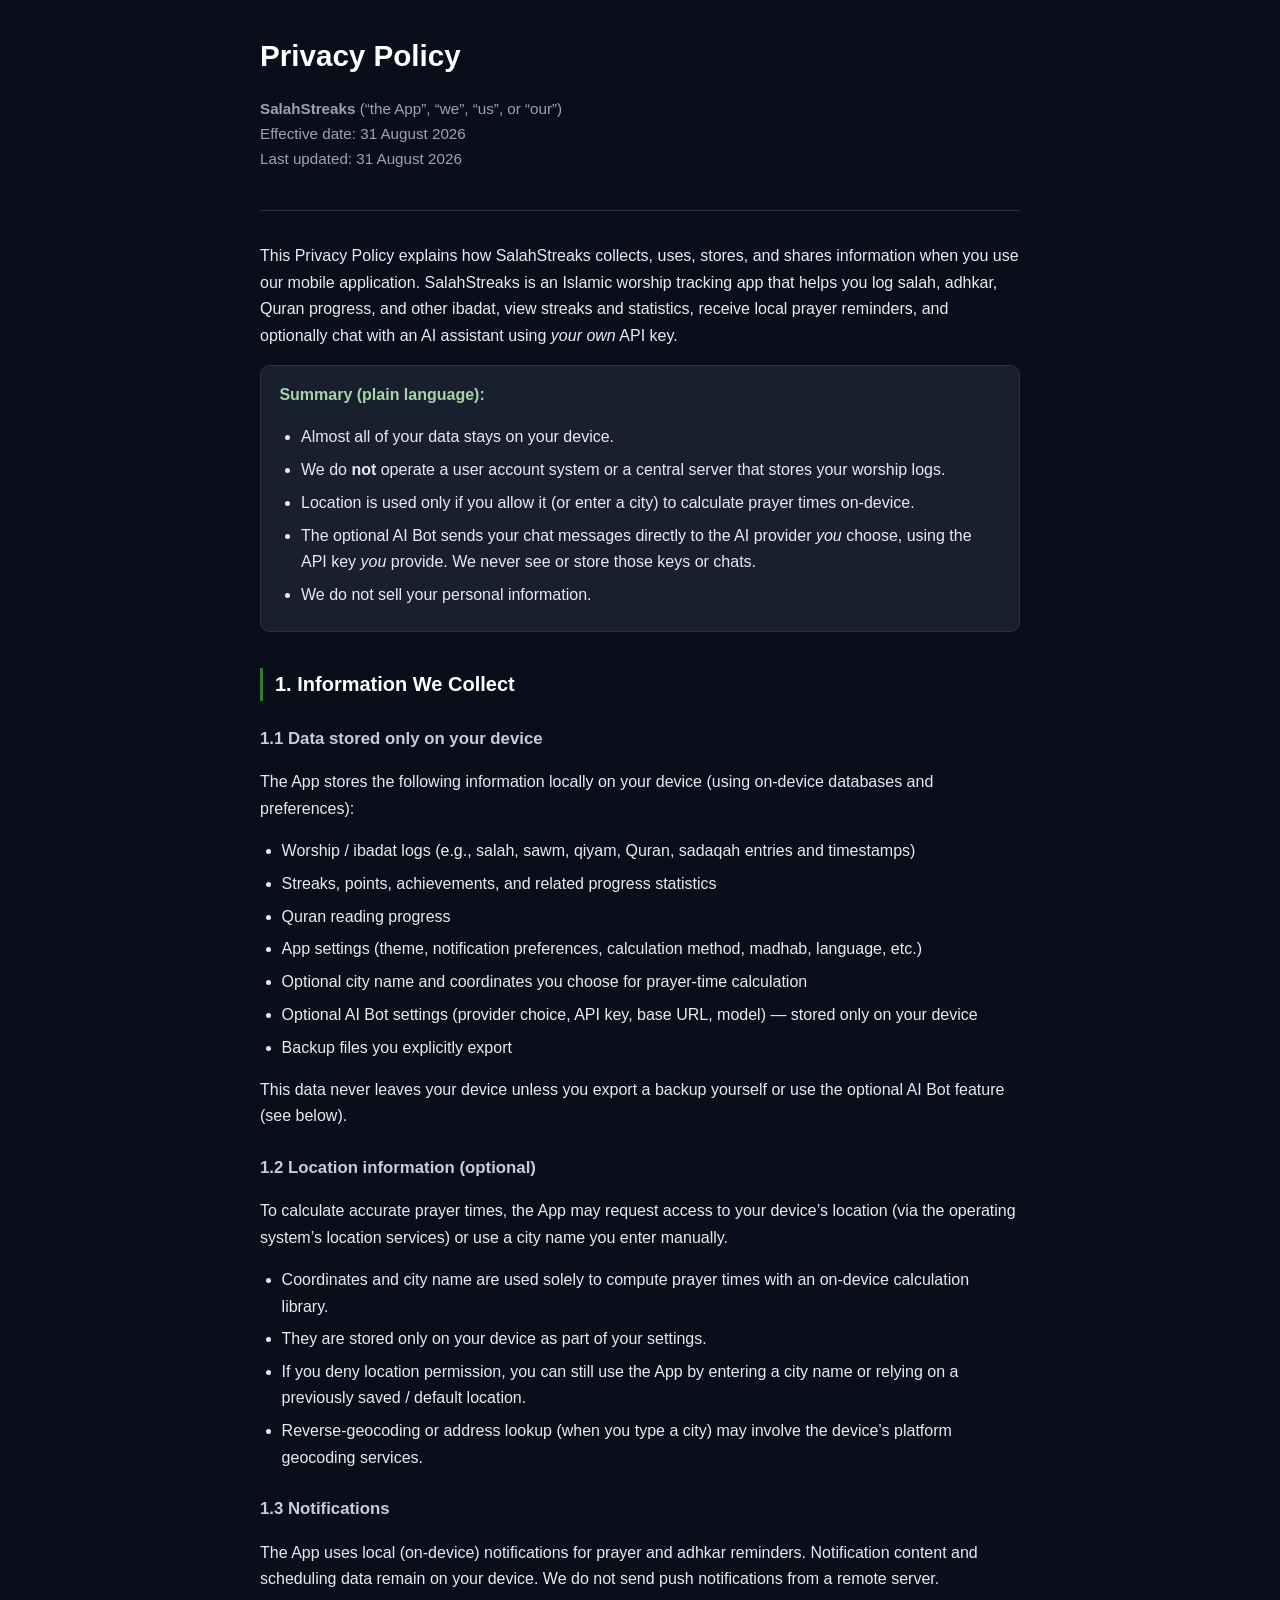
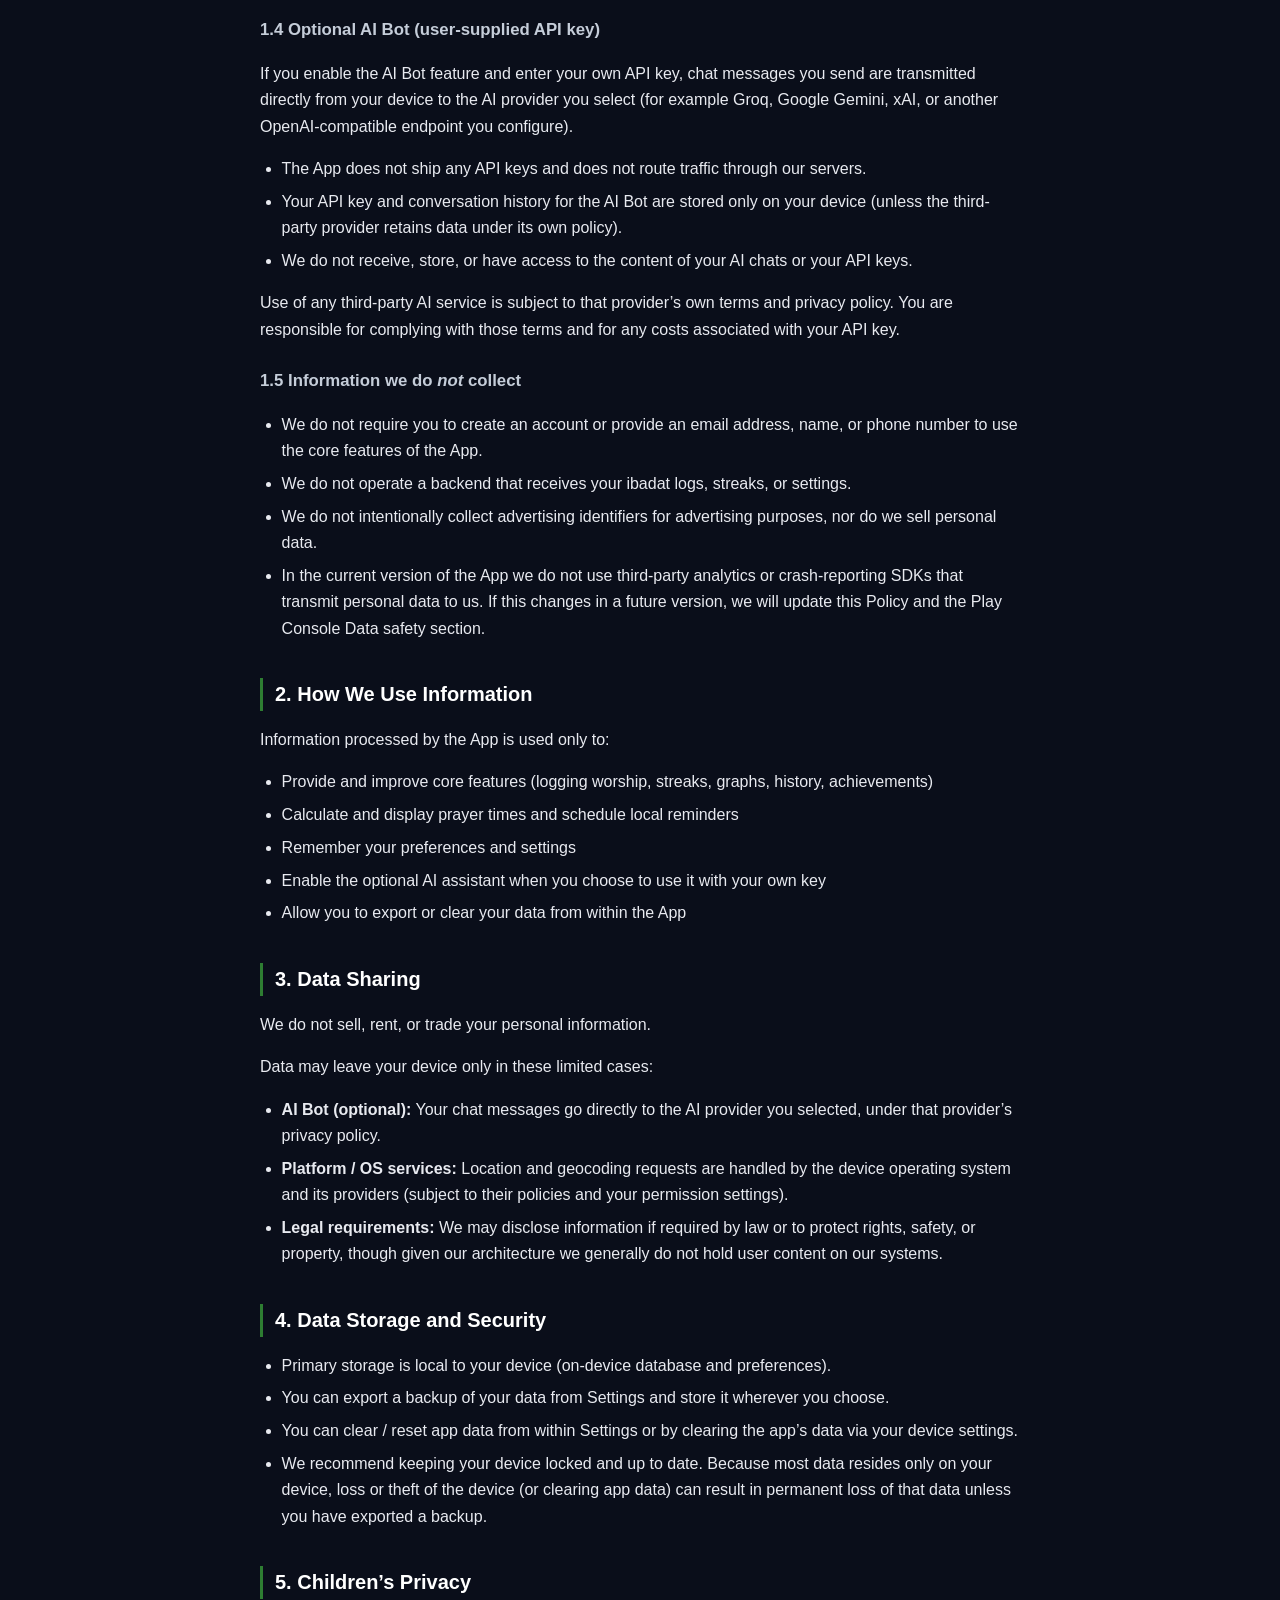
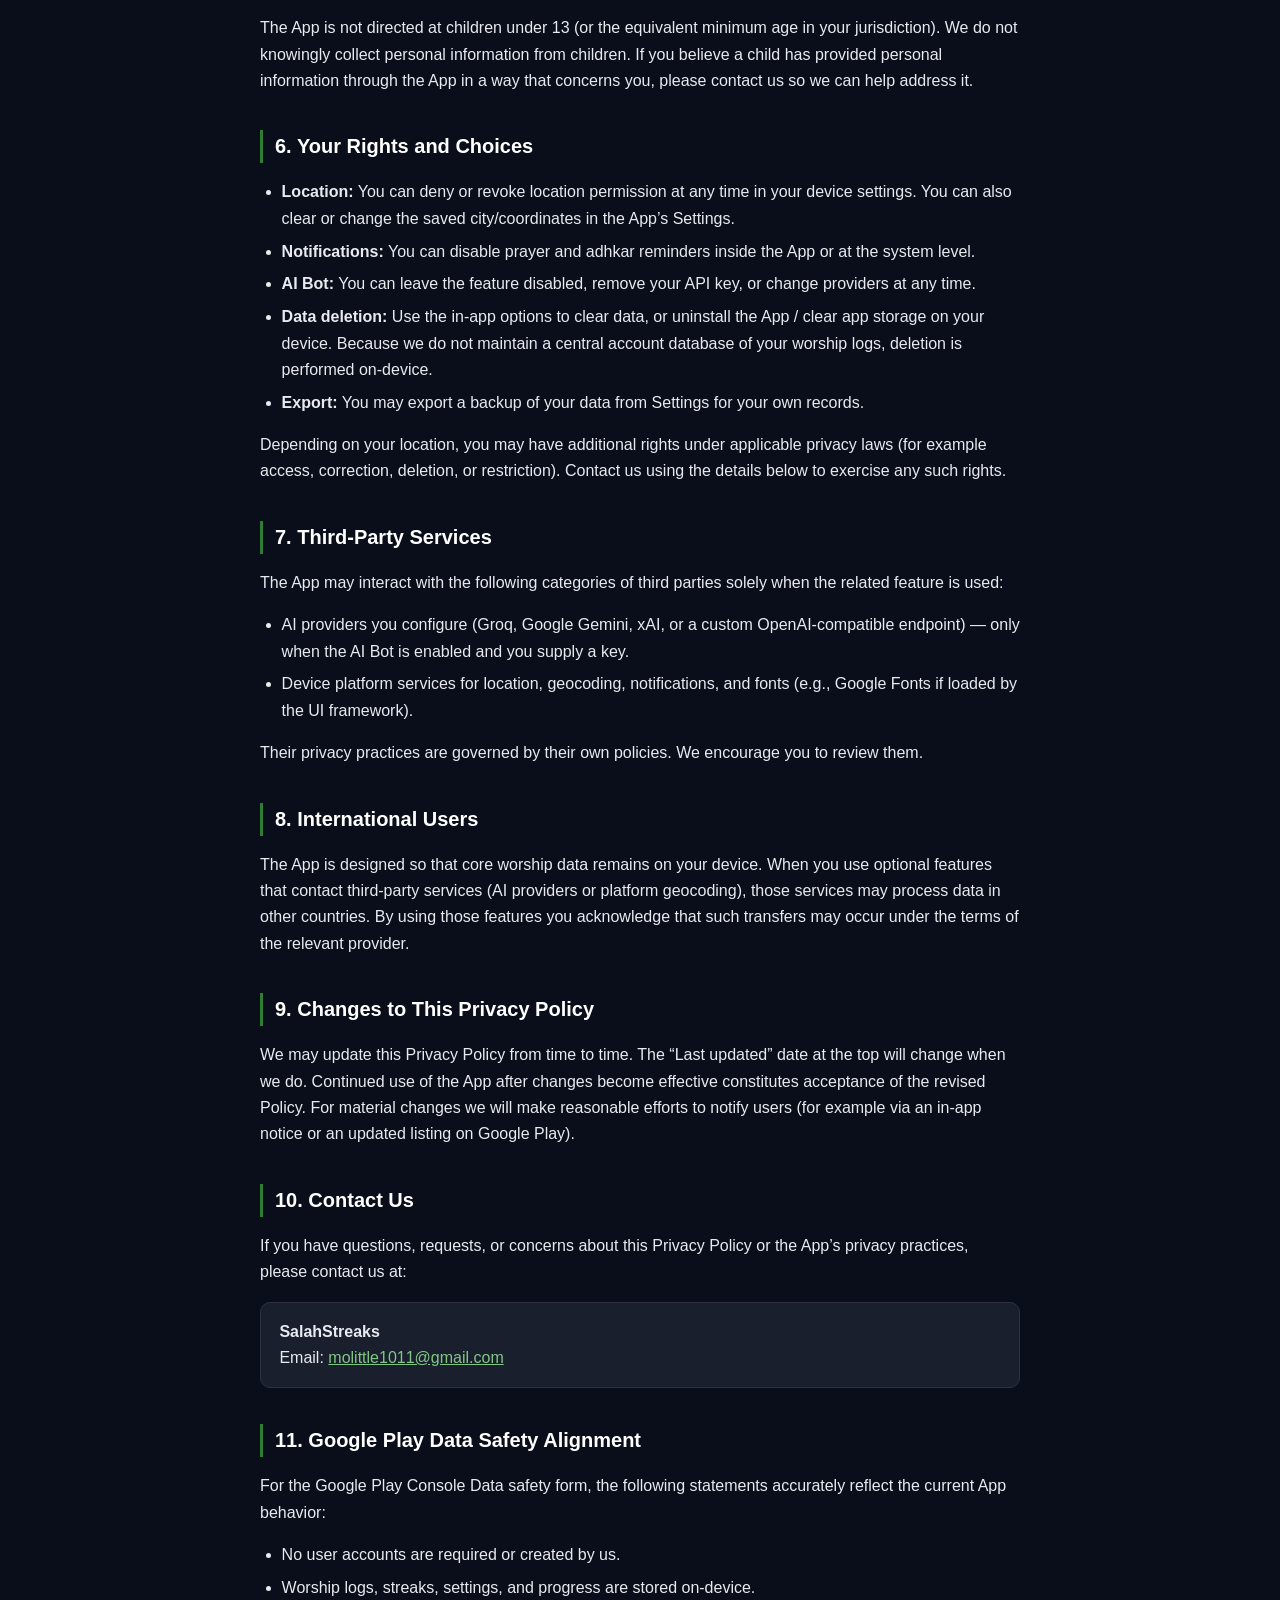
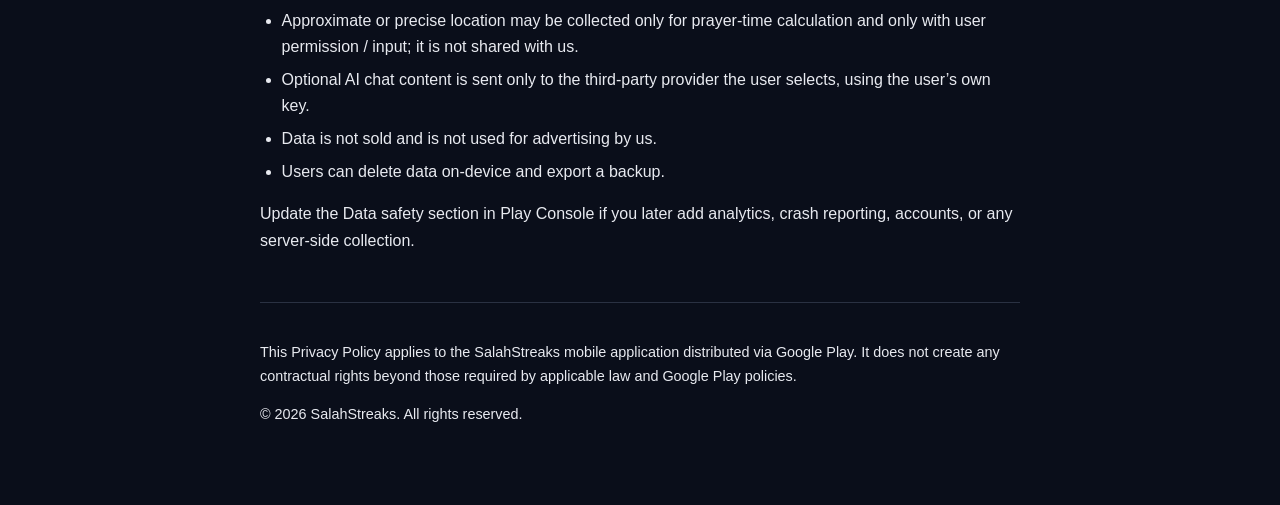
==== privacy_policy.html @ 7c3eb557 "initial Commit" ====
<!DOCTYPE html>
<html lang="en">
<head>
  <meta charset="UTF-8" />
  <meta name="viewport" content="width=device-width, initial-scale=1.0" />
  <title>Privacy Policy – SalahStreaks</title>
  <style>
    :root {
      --bg: #0a0e1a;
      --card: #1a1f2e;
      --text: #e8eaf0;
      --muted: #9aa3b5;
      --accent: #2e7d32;
      --border: #2a3142;
    }
    * { box-sizing: border-box; }
    body {
      margin: 0;
      font-family: -apple-system, BlinkMacSystemFont, "Segoe UI", Roboto, "Helvetica Neue", Arial, sans-serif;
      background: var(--bg);
      color: var(--text);
      line-height: 1.65;
      font-size: 16px;
    }
    .container {
      max-width: 800px;
      margin: 0 auto;
      padding: 2rem 1.25rem 4rem;
    }
    header {
      border-bottom: 1px solid var(--border);
      padding-bottom: 1.5rem;
      margin-bottom: 2rem;
    }
    h1 {
      margin: 0 0 0.35rem;
      font-size: 1.85rem;
      color: #fff;
    }
    .meta {
      color: var(--muted);
      font-size: 0.95rem;
    }
    h2 {
      margin-top: 2.25rem;
      margin-bottom: 0.75rem;
      font-size: 1.25rem;
      color: #fff;
      border-left: 3px solid var(--accent);
      padding-left: 0.75rem;
    }
    h3 {
      margin-top: 1.5rem;
      font-size: 1.05rem;
      color: #c5cdd9;
    }
    p, li { color: var(--text); }
    ul, ol { padding-left: 1.35rem; }
    li { margin-bottom: 0.4rem; }
    a { color: #81c784; }
    .card {
      background: var(--card);
      border: 1px solid var(--border);
      border-radius: 10px;
      padding: 1rem 1.15rem;
      margin: 1rem 0;
    }
    .highlight { color: #a5d6a7; }
    footer {
      margin-top: 3rem;
      padding-top: 1.5rem;
      border-top: 1px solid var(--border);
      color: var(--muted);
      font-size: 0.9rem;
    }
  </style>
</head>
<body>
  <div class="container">
    <header>
      <h1>Privacy Policy</h1>
      <p class="meta">
        <strong>SalahStreaks</strong> (“the App”, “we”, “us”, or “our”)<br />
        Effective date: 31 August 2026<br />
        Last updated: 31 August 2026
      </p>
    </header>

    <p>
      This Privacy Policy explains how SalahStreaks collects, uses, stores, and shares information when you use our mobile application. 
      SalahStreaks is an Islamic worship tracking app that helps you log salah, adhkar, Quran progress, and other ibadat, view streaks and statistics, receive local prayer reminders, and optionally chat with an AI assistant using <em>your own</em> API key.
    </p>

    <div class="card">
      <p class="highlight" style="margin:0"><strong>Summary (plain language):</strong></p>
      <ul style="margin-bottom:0">
        <li>Almost all of your data stays on your device.</li>
        <li>We do <strong>not</strong> operate a user account system or a central server that stores your worship logs.</li>
        <li>Location is used only if you allow it (or enter a city) to calculate prayer times on-device.</li>
        <li>The optional AI Bot sends your chat messages directly to the AI provider <em>you</em> choose, using the API key <em>you</em> provide. We never see or store those keys or chats.</li>
        <li>We do not sell your personal information.</li>
      </ul>
    </div>

    <h2>1. Information We Collect</h2>

    <h3>1.1 Data stored only on your device</h3>
    <p>The App stores the following information locally on your device (using on-device databases and preferences):</p>
    <ul>
      <li>Worship / ibadat logs (e.g., salah, sawm, qiyam, Quran, sadaqah entries and timestamps)</li>
      <li>Streaks, points, achievements, and related progress statistics</li>
      <li>Quran reading progress</li>
      <li>App settings (theme, notification preferences, calculation method, madhab, language, etc.)</li>
      <li>Optional city name and coordinates you choose for prayer-time calculation</li>
      <li>Optional AI Bot settings (provider choice, API key, base URL, model) — stored only on your device</li>
      <li>Backup files you explicitly export</li>
    </ul>
    <p>This data never leaves your device unless you export a backup yourself or use the optional AI Bot feature (see below).</p>

    <h3>1.2 Location information (optional)</h3>
    <p>
      To calculate accurate prayer times, the App may request access to your device’s location (via the operating system’s location services) or use a city name you enter manually.
    </p>
    <ul>
      <li>Coordinates and city name are used solely to compute prayer times with an on-device calculation library.</li>
      <li>They are stored only on your device as part of your settings.</li>
      <li>If you deny location permission, you can still use the App by entering a city name or relying on a previously saved / default location.</li>
      <li>Reverse-geocoding or address lookup (when you type a city) may involve the device’s platform geocoding services.</li>
    </ul>

    <h3>1.3 Notifications</h3>
    <p>
      The App uses local (on-device) notifications for prayer and adhkar reminders. Notification content and scheduling data remain on your device. We do not send push notifications from a remote server.
    </p>

    <h3>1.4 Optional AI Bot (user-supplied API key)</h3>
    <p>
      If you enable the AI Bot feature and enter your own API key, chat messages you send are transmitted directly from your device to the AI provider you select (for example Groq, Google Gemini, xAI, or another OpenAI-compatible endpoint you configure).
    </p>
    <ul>
      <li>The App does not ship any API keys and does not route traffic through our servers.</li>
      <li>Your API key and conversation history for the AI Bot are stored only on your device (unless the third-party provider retains data under its own policy).</li>
      <li>We do not receive, store, or have access to the content of your AI chats or your API keys.</li>
    </ul>
    <p>
      Use of any third-party AI service is subject to that provider’s own terms and privacy policy. You are responsible for complying with those terms and for any costs associated with your API key.
    </p>

    <h3>1.5 Information we do <em>not</em> collect</h3>
    <ul>
      <li>We do not require you to create an account or provide an email address, name, or phone number to use the core features of the App.</li>
      <li>We do not operate a backend that receives your ibadat logs, streaks, or settings.</li>
      <li>We do not intentionally collect advertising identifiers for advertising purposes, nor do we sell personal data.</li>
      <li>In the current version of the App we do not use third-party analytics or crash-reporting SDKs that transmit personal data to us. If this changes in a future version, we will update this Policy and the Play Console Data safety section.</li>
    </ul>

    <h2>2. How We Use Information</h2>
    <p>Information processed by the App is used only to:</p>
    <ul>
      <li>Provide and improve core features (logging worship, streaks, graphs, history, achievements)</li>
      <li>Calculate and display prayer times and schedule local reminders</li>
      <li>Remember your preferences and settings</li>
      <li>Enable the optional AI assistant when you choose to use it with your own key</li>
      <li>Allow you to export or clear your data from within the App</li>
    </ul>

    <h2>3. Data Sharing</h2>
    <p>We do not sell, rent, or trade your personal information.</p>
    <p>Data may leave your device only in these limited cases:</p>
    <ul>
      <li><strong>AI Bot (optional):</strong> Your chat messages go directly to the AI provider you selected, under that provider’s privacy policy.</li>
      <li><strong>Platform / OS services:</strong> Location and geocoding requests are handled by the device operating system and its providers (subject to their policies and your permission settings).</li>
      <li><strong>Legal requirements:</strong> We may disclose information if required by law or to protect rights, safety, or property, though given our architecture we generally do not hold user content on our systems.</li>
    </ul>

    <h2>4. Data Storage and Security</h2>
    <ul>
      <li>Primary storage is local to your device (on-device database and preferences).</li>
      <li>You can export a backup of your data from Settings and store it wherever you choose.</li>
      <li>You can clear / reset app data from within Settings or by clearing the app’s data via your device settings.</li>
      <li>We recommend keeping your device locked and up to date. Because most data resides only on your device, loss or theft of the device (or clearing app data) can result in permanent loss of that data unless you have exported a backup.</li>
    </ul>

    <h2>5. Children’s Privacy</h2>
    <p>
      The App is not directed at children under 13 (or the equivalent minimum age in your jurisdiction). We do not knowingly collect personal information from children. 
      If you believe a child has provided personal information through the App in a way that concerns you, please contact us so we can help address it.
    </p>

    <h2>6. Your Rights and Choices</h2>
    <ul>
      <li><strong>Location:</strong> You can deny or revoke location permission at any time in your device settings. You can also clear or change the saved city/coordinates in the App’s Settings.</li>
      <li><strong>Notifications:</strong> You can disable prayer and adhkar reminders inside the App or at the system level.</li>
      <li><strong>AI Bot:</strong> You can leave the feature disabled, remove your API key, or change providers at any time.</li>
      <li><strong>Data deletion:</strong> Use the in-app options to clear data, or uninstall the App / clear app storage on your device. Because we do not maintain a central account database of your worship logs, deletion is performed on-device.</li>
      <li><strong>Export:</strong> You may export a backup of your data from Settings for your own records.</li>
    </ul>
    <p>
      Depending on your location, you may have additional rights under applicable privacy laws (for example access, correction, deletion, or restriction). Contact us using the details below to exercise any such rights.
    </p>

    <h2>7. Third-Party Services</h2>
    <p>The App may interact with the following categories of third parties solely when the related feature is used:</p>
    <ul>
      <li>AI providers you configure (Groq, Google Gemini, xAI, or a custom OpenAI-compatible endpoint) — only when the AI Bot is enabled and you supply a key.</li>
      <li>Device platform services for location, geocoding, notifications, and fonts (e.g., Google Fonts if loaded by the UI framework).</li>
    </ul>
    <p>Their privacy practices are governed by their own policies. We encourage you to review them.</p>

    <h2>8. International Users</h2>
    <p>
      The App is designed so that core worship data remains on your device. When you use optional features that contact third-party services (AI providers or platform geocoding), those services may process data in other countries. 
      By using those features you acknowledge that such transfers may occur under the terms of the relevant provider.
    </p>

    <h2>9. Changes to This Privacy Policy</h2>
    <p>
      We may update this Privacy Policy from time to time. The “Last updated” date at the top will change when we do. 
      Continued use of the App after changes become effective constitutes acceptance of the revised Policy. 
      For material changes we will make reasonable efforts to notify users (for example via an in-app notice or an updated listing on Google Play).
    </p>

    <h2>10. Contact Us</h2>
    <p>
      If you have questions, requests, or concerns about this Privacy Policy or the App’s privacy practices, please contact us at:
    </p>
    <div class="card">
      <p style="margin:0">
        <strong>SalahStreaks</strong><br />
        Email: <a href="mailto:molittle1011@gmail.com">molittle1011@gmail.com</a><br />
        <!-- Replace the email above with your real support / privacy contact address before publishing. -->
      </p>
    </div>

    <h2>11. Google Play Data Safety Alignment</h2>
    <p>For the Google Play Console Data safety form, the following statements accurately reflect the current App behavior:</p>
    <ul>
      <li>No user accounts are required or created by us.</li>
      <li>Worship logs, streaks, settings, and progress are stored on-device.</li>
      <li>Approximate or precise location may be collected only for prayer-time calculation and only with user permission / input; it is not shared with us.</li>
      <li>Optional AI chat content is sent only to the third-party provider the user selects, using the user’s own key.</li>
      <li>Data is not sold and is not used for advertising by us.</li>
      <li>Users can delete data on-device and export a backup.</li>
    </ul>
    <p>Update the Data safety section in Play Console if you later add analytics, crash reporting, accounts, or any server-side collection.</p>

    <footer>
      <p>
        This Privacy Policy applies to the SalahStreaks mobile application distributed via Google Play.
        It does not create any contractual rights beyond those required by applicable law and Google Play policies.
      </p>
      <p>© 2026 SalahStreaks. All rights reserved.</p>
    </footer>
  </div>
</body>
</html>
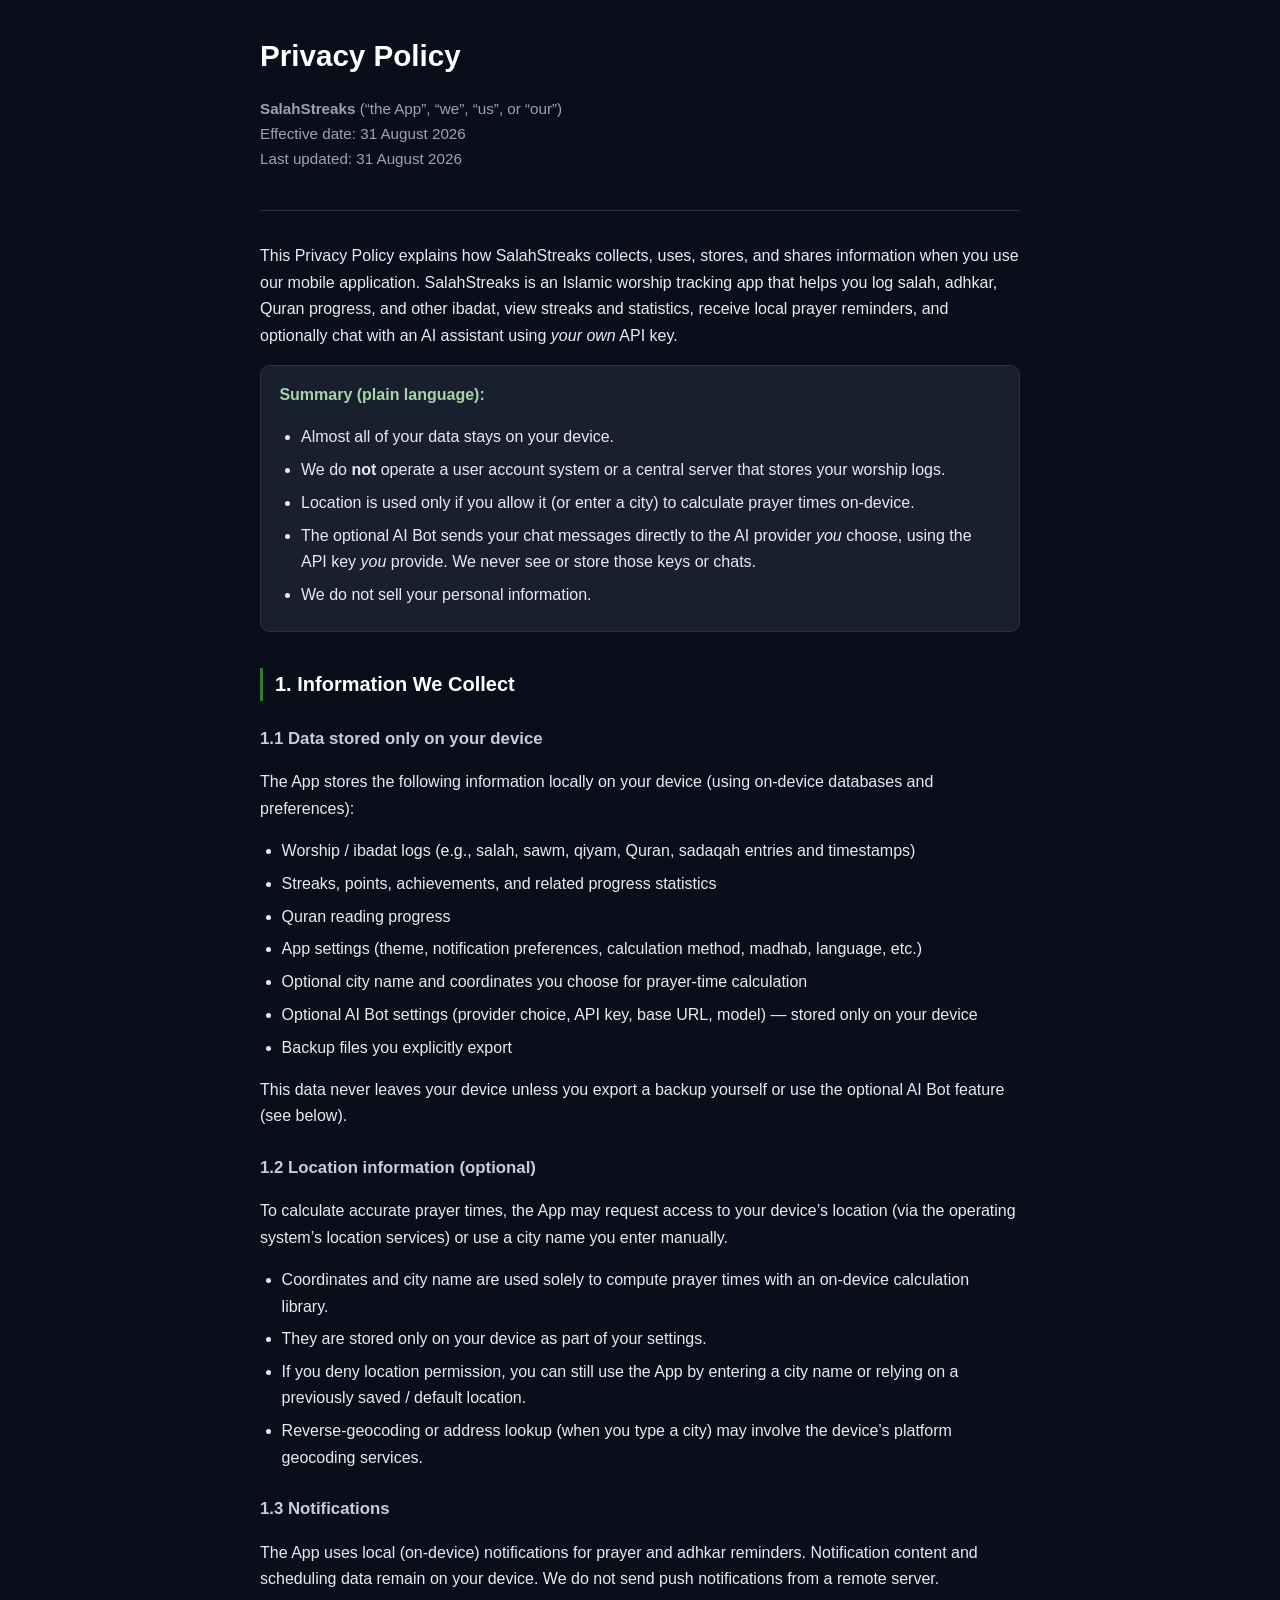
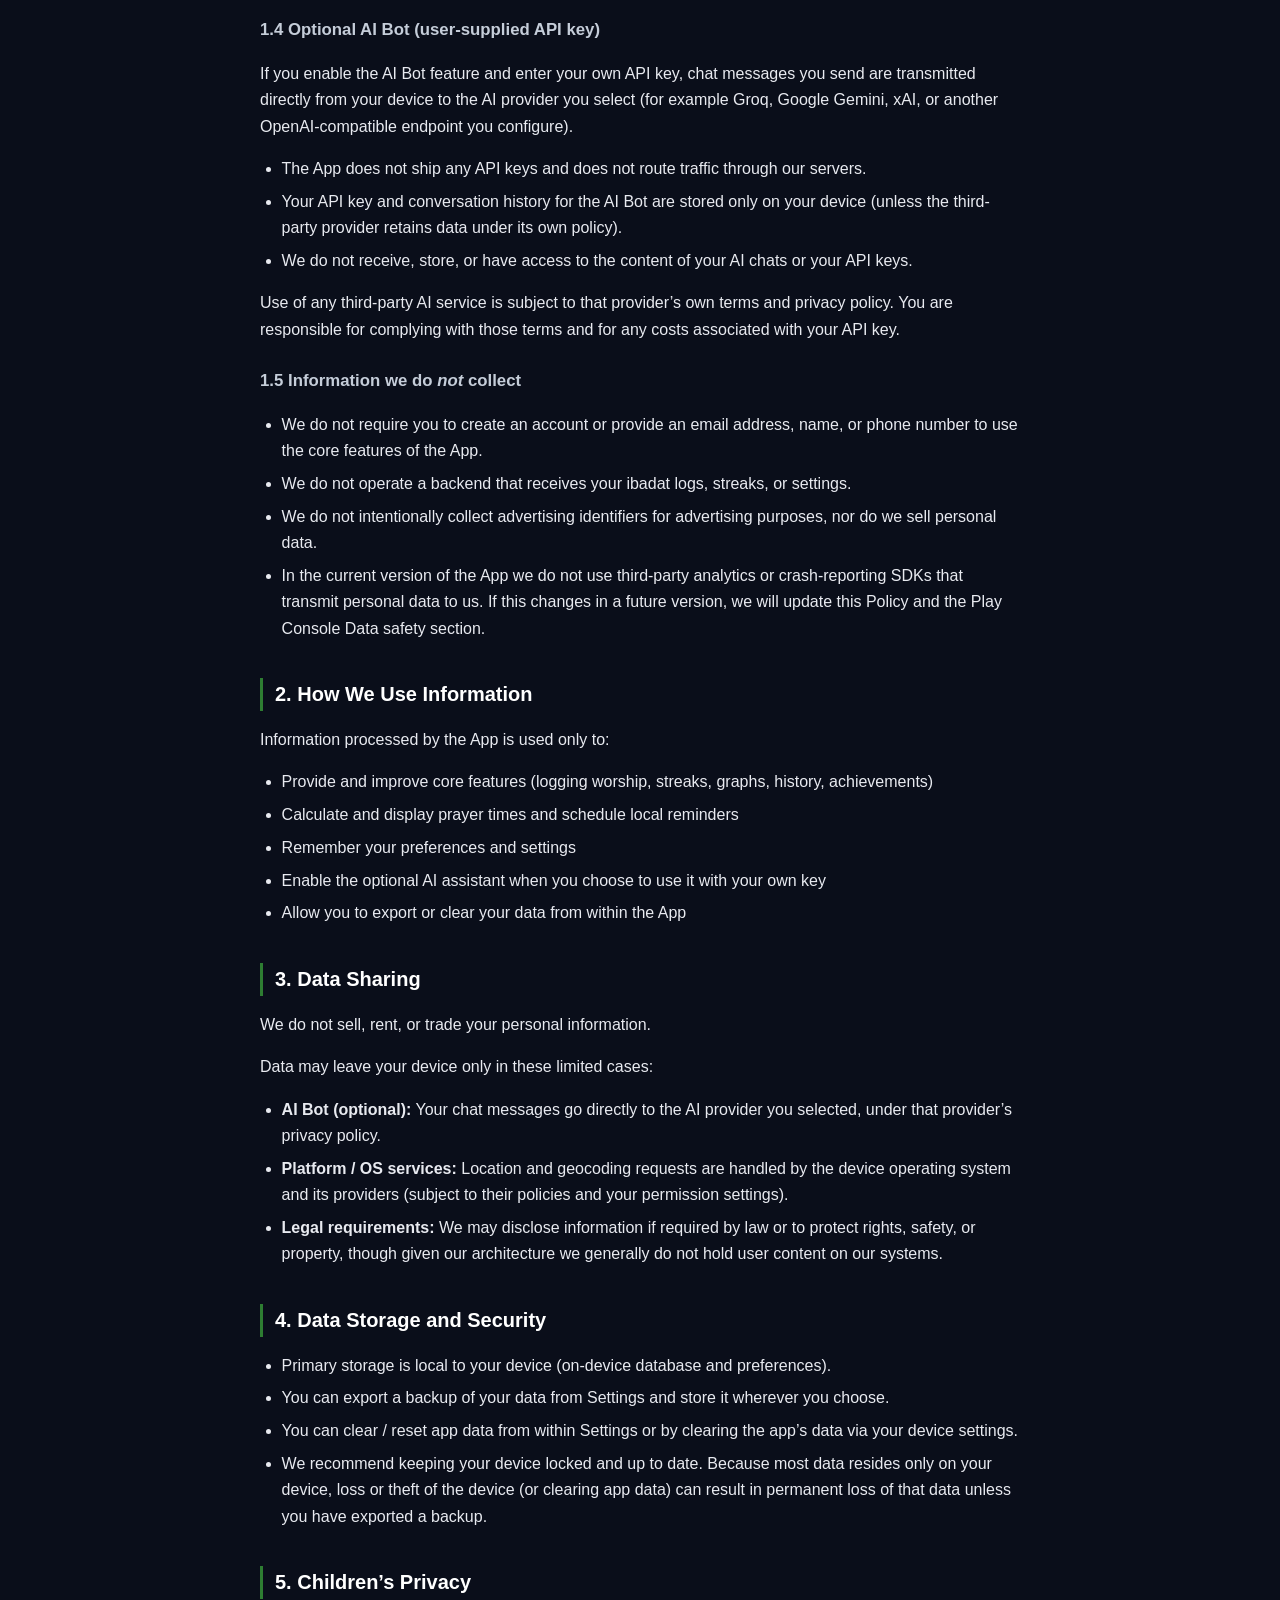
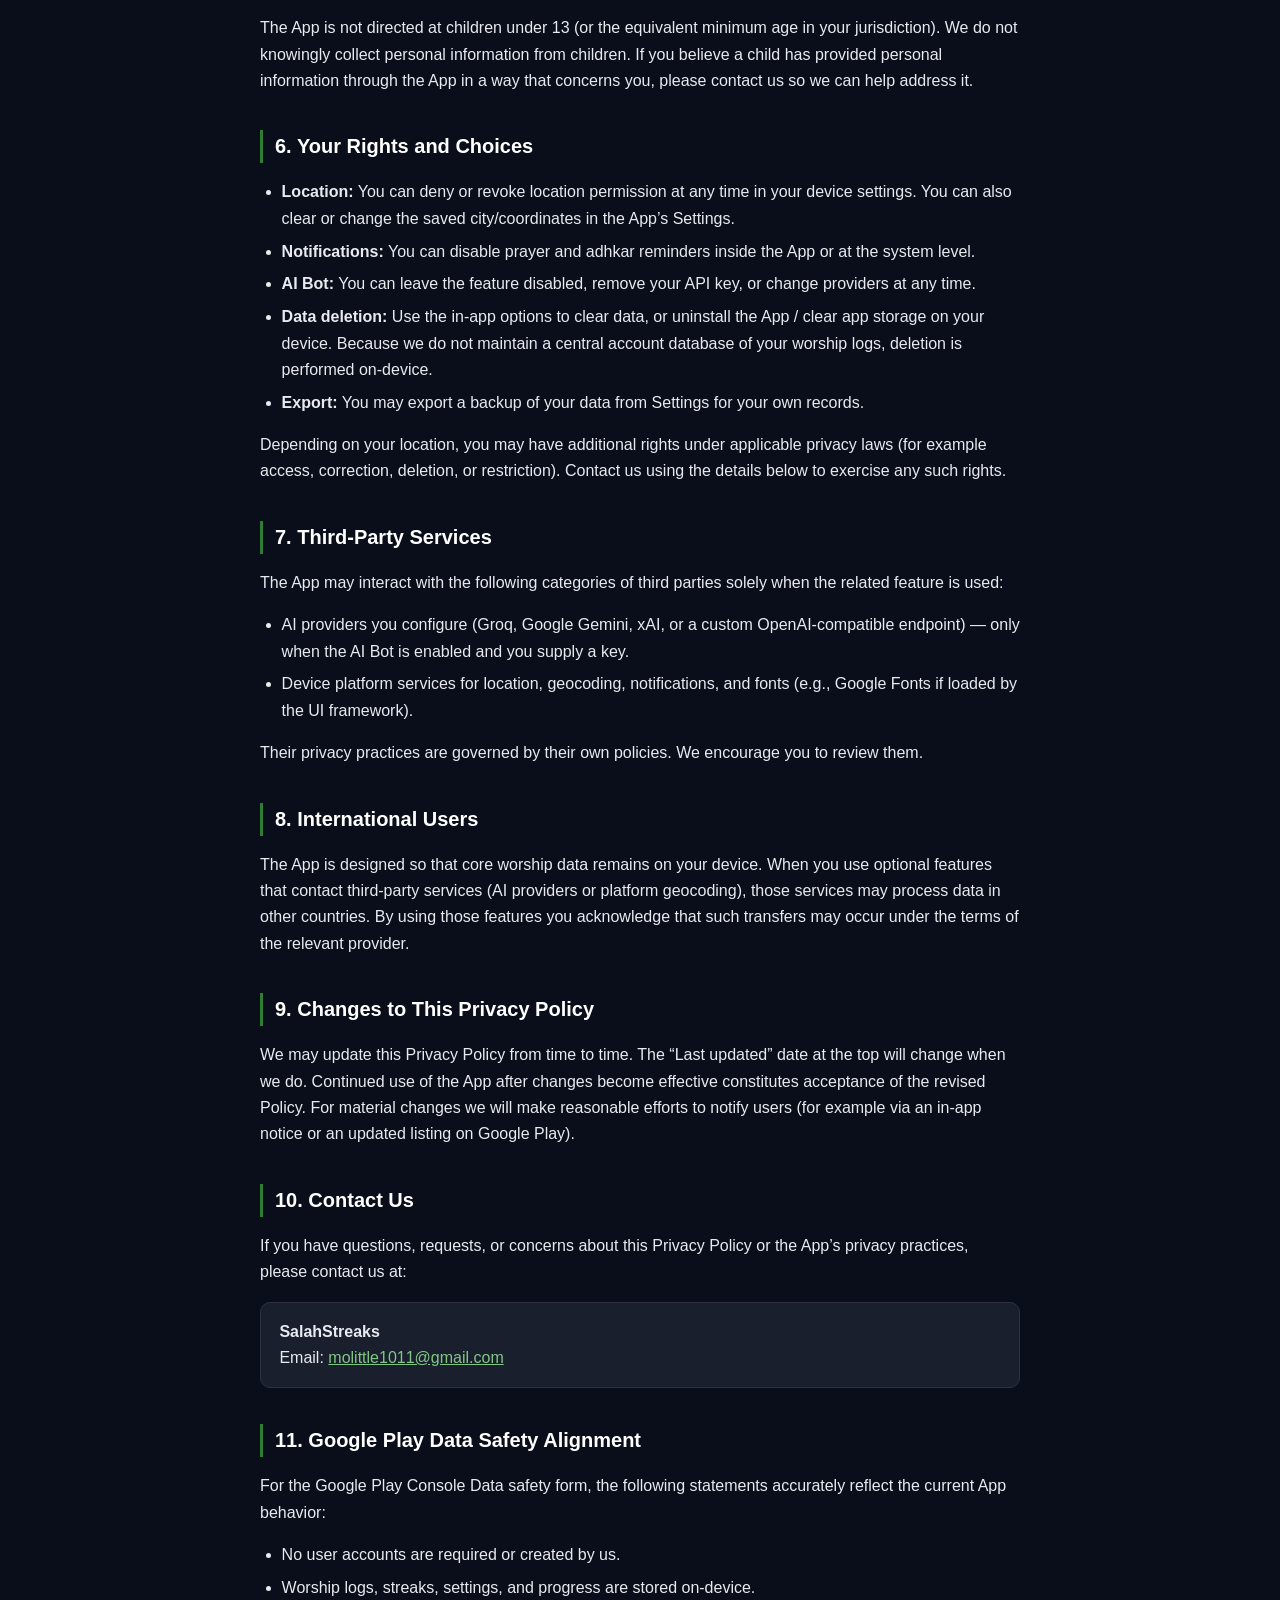
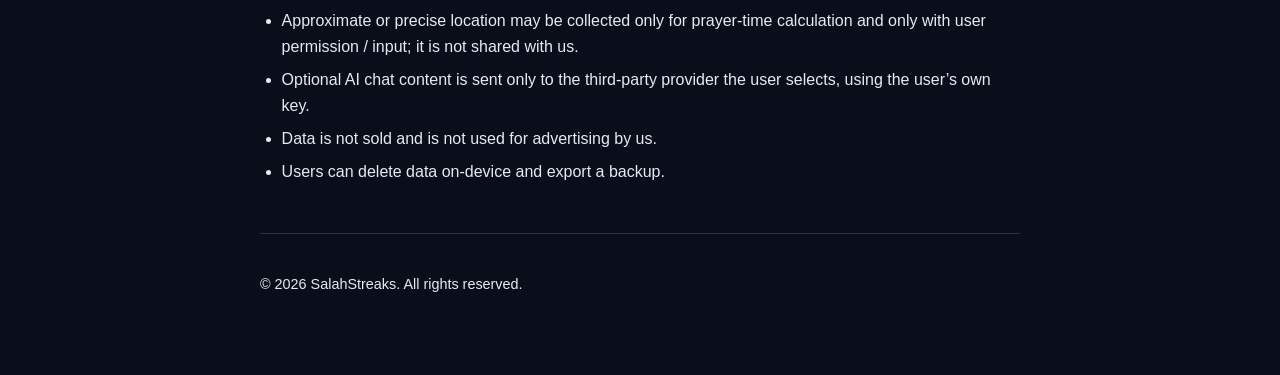
==== commit 2d5af4a2: "Edited the Privacy Policy" ====
--- a/privacy_policy.html
+++ b/privacy_policy.html
@@ -242,13 +242,8 @@
       <li>Data is not sold and is not used for advertising by us.</li>
       <li>Users can delete data on-device and export a backup.</li>
     </ul>
-    <p>Update the Data safety section in Play Console if you later add analytics, crash reporting, accounts, or any server-side collection.</p>
 
     <footer>
-      <p>
-        This Privacy Policy applies to the SalahStreaks mobile application distributed via Google Play.
-        It does not create any contractual rights beyond those required by applicable law and Google Play policies.
-      </p>
       <p>© 2026 SalahStreaks. All rights reserved.</p>
     </footer>
   </div>
